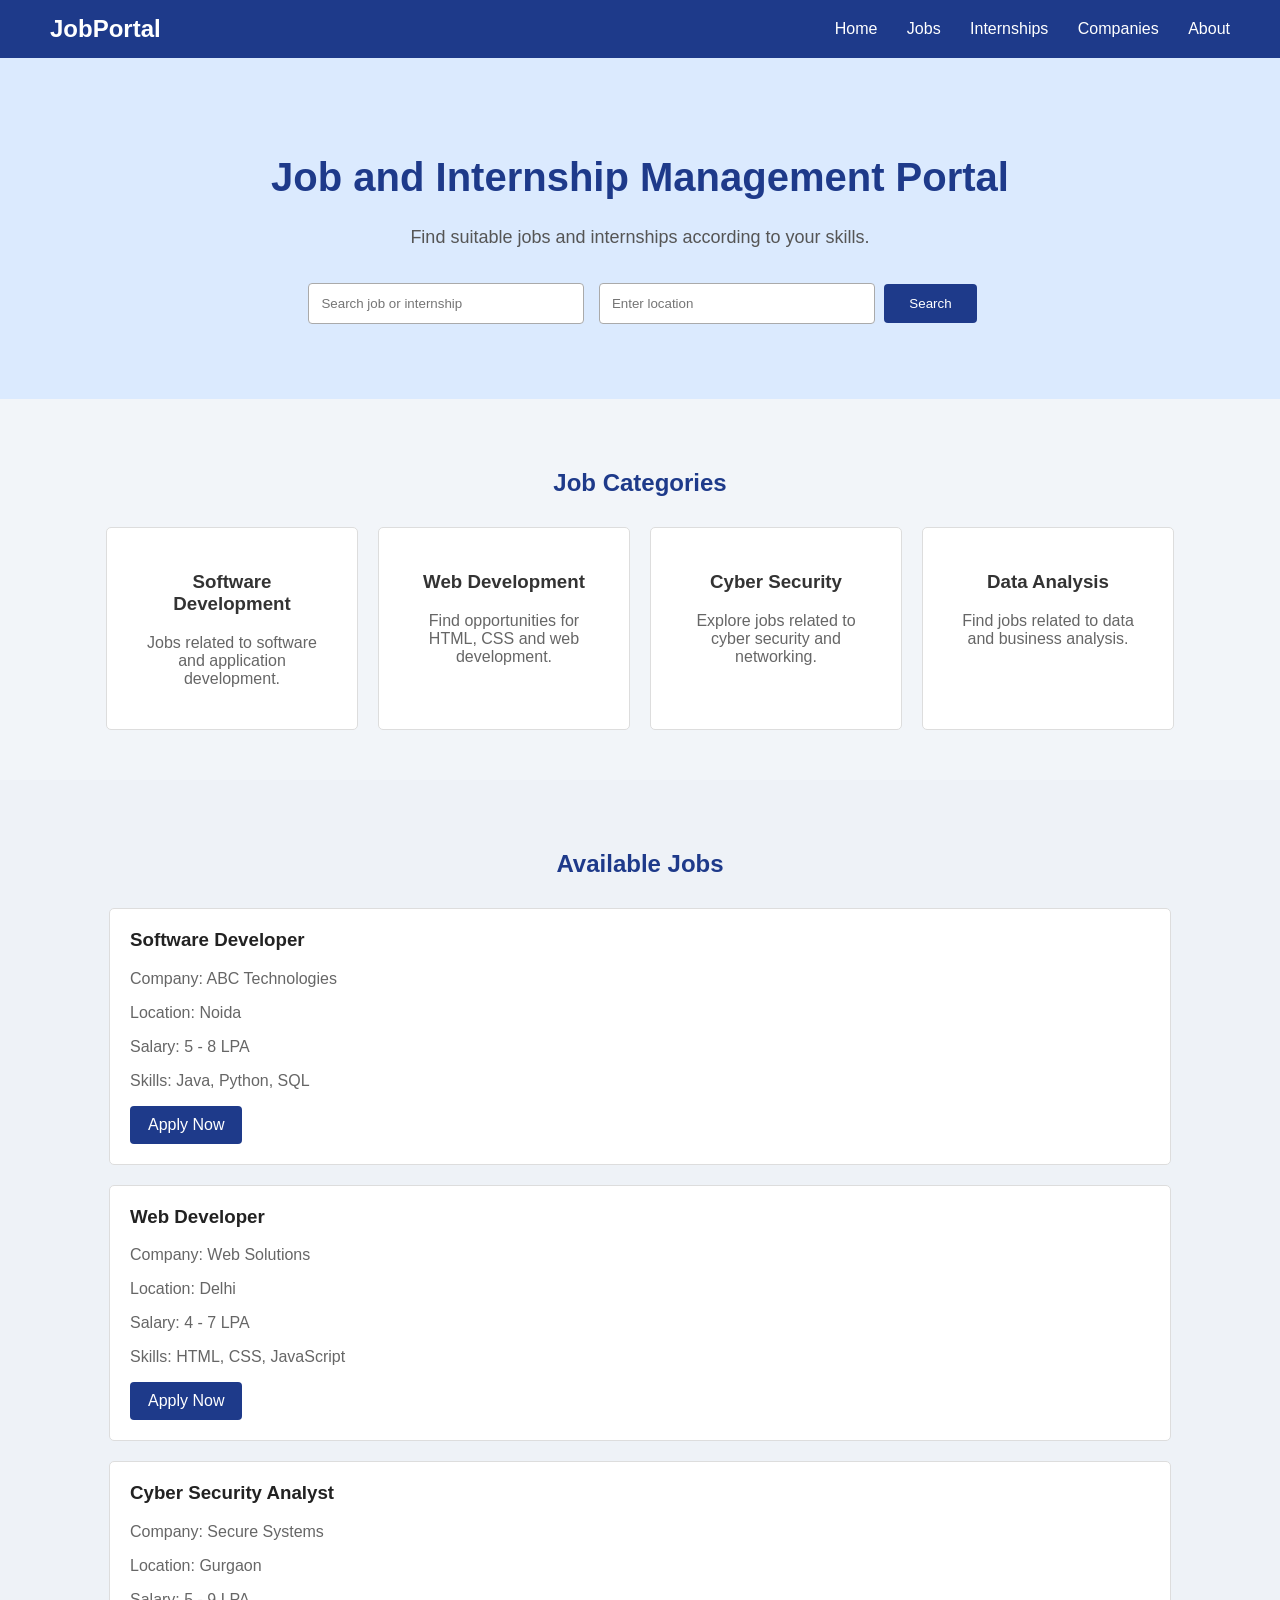
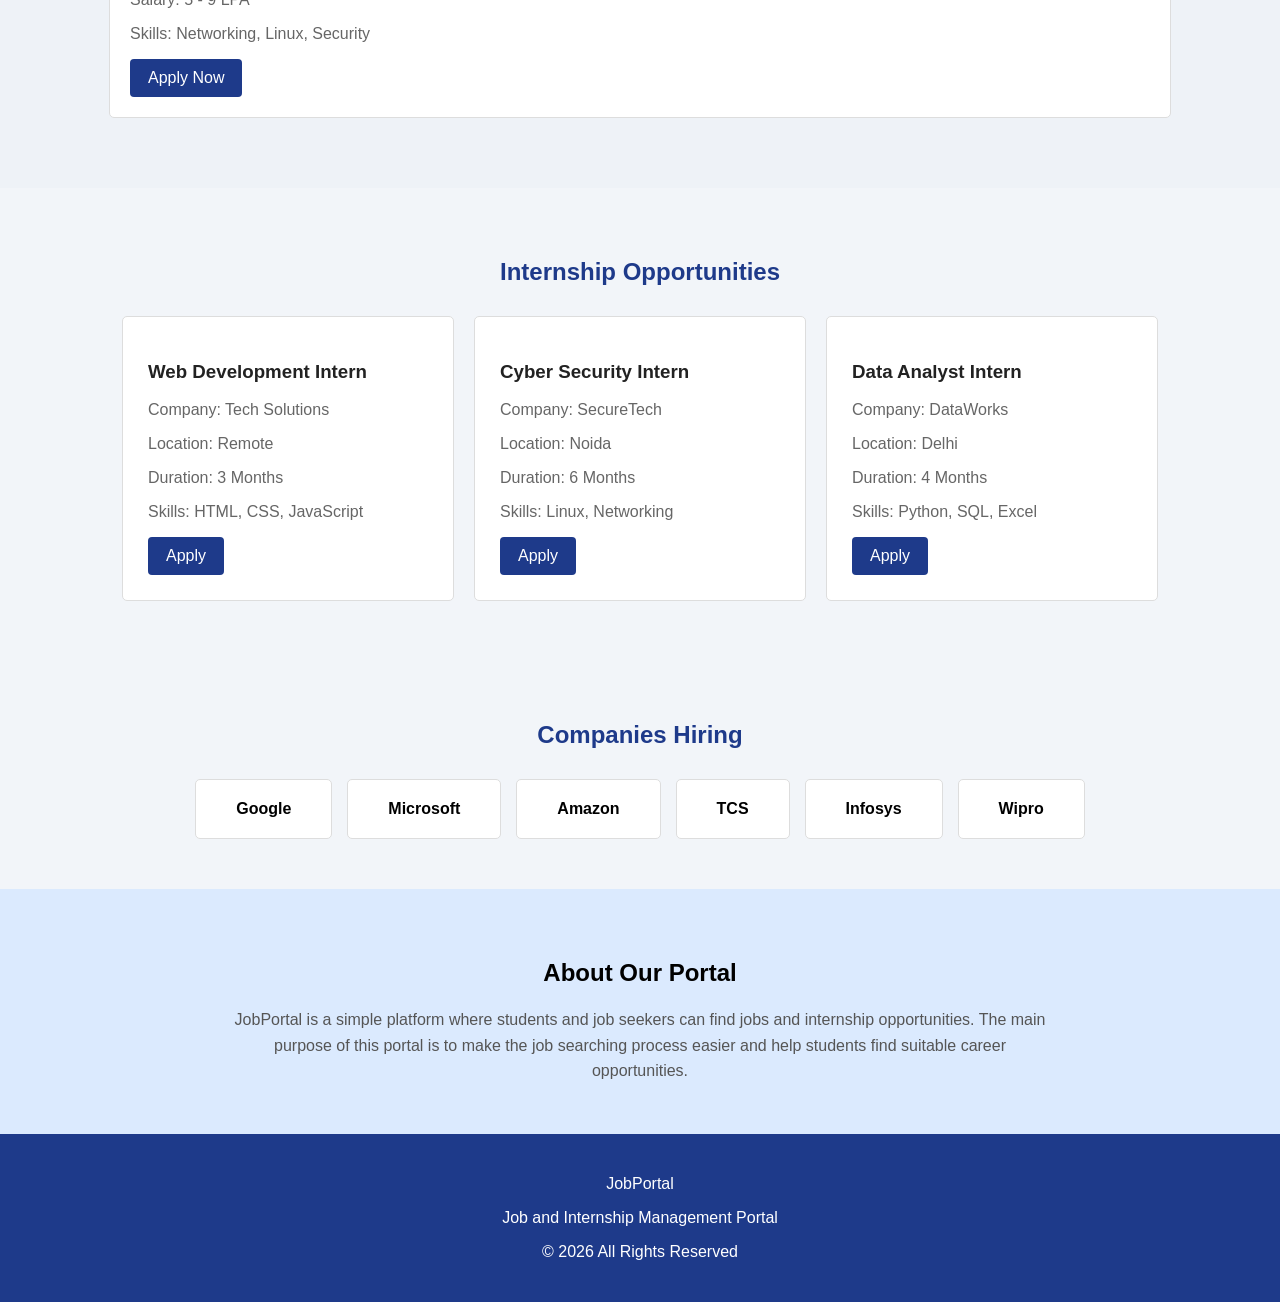
==== management.html @ facb1127 "Add Job and Internship Management Portal" ====
<!DOCTYPE html>
<html lang="en">
<head>
    <meta charset="UTF-8">
    <meta name="viewport" content="width=device-width, initial-scale=1.0">
    <title>Job and Internship Management Portal</title>

    <style>

        body {
            margin: 0;
            font-family: Arial, sans-serif;
            background-color: #f2f5f9;
        }

        /* Header */

        header {
            background-color: #1e3a8a;
            color: white;
            padding: 15px 50px;
        }

        .header {
            display: flex;
            justify-content: space-between;
            align-items: center;
        }

        .logo {
            font-size: 24px;
            font-weight: bold;
        }

        .nav a {
            color: white;
            text-decoration: none;
            margin-left: 25px;
        }

        .nav a:hover {
            color: #dbeafe;
        }

        /* Home */

        .home {
            background-color: #dbeafe;
            text-align: center;
            padding: 70px 20px;
        }

        .home h1 {
            font-size: 40px;
            color: #1e3a8a;
        }

        .home p {
            font-size: 18px;
            color: #555;
        }

        .search {
            margin-top: 30px;
        }

        .search input {
            width: 250px;
            padding: 12px;
            margin: 5px;
            border: 1px solid #aaa;
            border-radius: 4px;
        }

        .search button {
            padding: 12px 25px;
            background-color: #1e3a8a;
            color: white;
            border: none;
            border-radius: 4px;
        }

        .search button:hover {
            background-color: #162d6b;
        }

        /* Main sections */

        .section {
            padding: 50px;
        }

        .section h2 {
            text-align: center;
            color: #1e3a8a;
            margin-bottom: 30px;
        }

        /* Categories */

        .categories {
            display: flex;
            justify-content: center;
            gap: 20px;
        }

        .category {
            background-color: white;
            width: 200px;
            padding: 25px;
            text-align: center;
            border: 1px solid #ddd;
            border-radius: 5px;
        }

        .category h3 {
            color: #333;
        }

        .category p {
            color: #666;
        }

        /* Jobs */

        .jobs {
            background-color: #eef2f7;
        }

        .job-list {
            width: 90%;
            margin: auto;
        }

        .job {
            background-color: white;
            padding: 20px;
            margin-bottom: 20px;
            border: 1px solid #ddd;
            border-radius: 5px;
        }

        .job h3 {
            margin-top: 0;
            color: #222;
        }

        .job p {
            color: #666;
        }

        .job button {
            background-color: #1e3a8a;
            color: white;
            border: none;
            padding: 10px 18px;
            border-radius: 4px;
        }

        .job button:hover {
            background-color: #162d6b;
        }

        /* Internship */

        .internship-list {
            display: flex;
            justify-content: center;
            gap: 20px;
        }

        .internship {
            background-color: white;
            width: 280px;
            padding: 25px;
            border: 1px solid #ddd;
            border-radius: 5px;
        }

        .internship h3 {
            color: #222;
        }

        .internship p {
            color: #666;
        }

        .internship button {
            background-color: #1e3a8a;
            color: white;
            border: none;
            padding: 10px 15px;
            border-radius: 4px;
        }

        /* Companies */

        .companies {
            display: flex;
            justify-content: center;
            gap: 15px;
            flex-wrap: wrap;
        }

        .company {
            background-color: white;
            padding: 20px 40px;
            border: 1px solid #ddd;
            border-radius: 5px;
            font-weight: bold;
        }

        /* About */

        .about {
            background-color: #dbeafe;
            text-align: center;
            padding: 50px;
        }

        .about p {
            width: 70%;
            margin: auto;
            line-height: 1.6;
            color: #555;
        }

        /* Footer */

        footer {
            background-color: #1e3a8a;
            color: white;
            text-align: center;
            padding: 25px;
        }

        /* Apply Button (anchor styled like button) */

        .apply-btn {
            display: inline-block;
            background-color: #1e3a8a;
            color: white;
            text-decoration: none;
            padding: 10px 18px;
            border-radius: 4px;
        }

        .apply-btn:hover {
            background-color: #162d6b;
        }

        /* Modal - hidden by default, shown when page hash matches id */

        .modal {
            display: none;
            position: fixed;
            top: 0;
            left: 0;
            width: 100%;
            height: 100%;
            z-index: 1000;
        }

        .modal:target {
            display: block;
        }

        .modal-bg {
            position: fixed;
            top: 0;
            left: 0;
            width: 100%;
            height: 100%;
            background-color: rgba(0, 0, 0, 0.5);
            display: block;
        }

        .modal-box {
            position: absolute;
            top: 50%;
            left: 50%;
            transform: translate(-50%, -50%);
            background-color: white;
            padding: 35px;
            border-radius: 6px;
            width: 380px;
            z-index: 1001;
            box-sizing: border-box;
        }

        .modal-box h3 {
            margin-top: 0;
            color: #1e3a8a;
        }

        .modal-box .modal-company {
            color: #555;
            margin-bottom: 20px;
            font-size: 14px;
        }

        .modal-box form {
            display: flex;
            flex-direction: column;
            gap: 12px;
        }

        .modal-box input,
        .modal-box select {
            padding: 10px;
            border: 1px solid #ccc;
            border-radius: 4px;
            font-size: 14px;
            width: 100%;
            box-sizing: border-box;
        }

        .modal-box .submit-btn {
            background-color: #1e3a8a;
            color: white;
            border: none;
            padding: 12px;
            border-radius: 4px;
            font-size: 15px;
            cursor: pointer;
        }

        .modal-box .submit-btn:hover {
            background-color: #162d6b;
        }

        .modal-close {
            display: block;
            text-align: right;
            color: #888;
            text-decoration: none;
            font-size: 13px;
            margin-top: 12px;
        }

        .modal-close:hover {
            color: #333;
        }

    </style>
</head>

<body>

    <!-- Header -->

    <header>

        <div class="header">

            <div class="logo">
                JobPortal
            </div>

            <div class="nav">
                <a href="#home">Home</a>
                <a href="#jobs">Jobs</a>
                <a href="#internships">Internships</a>
                <a href="#companies">Companies</a>
                <a href="#about">About</a>
            </div>

        </div>

    </header>


    <!-- Home Section -->

    <div class="home" id="home">

        <h1>Job and Internship Management Portal</h1>

        <p>
            Find suitable jobs and internships according to your skills.
        </p>

        <div class="search">

            <input type="text" placeholder="Search job or internship">

            <input type="text" placeholder="Enter location">

            <button>Search</button>

        </div>

    </div>


    <!-- Categories -->

    <div class="section">

        <h2>Job Categories</h2>

        <div class="categories">

            <div class="category">
                <h3>Software Development</h3>
                <p>Jobs related to software and application development.</p>
            </div>

            <div class="category">
                <h3>Web Development</h3>
                <p>Find opportunities for HTML, CSS and web development.</p>
            </div>

            <div class="category">
                <h3>Cyber Security</h3>
                <p>Explore jobs related to cyber security and networking.</p>
            </div>

            <div class="category">
                <h3>Data Analysis</h3>
                <p>Find jobs related to data and business analysis.</p>
            </div>

        </div>

    </div>


    <!-- Jobs -->

    <div class="section jobs" id="jobs">

        <h2>Available Jobs</h2>

        <div class="job-list">

            <div class="job">

                <h3>Software Developer</h3>

                <p>Company: ABC Technologies</p>

                <p>Location: Noida</p>

                <p>Salary: 5 - 8 LPA</p>

                <p>Skills: Java, Python, SQL</p>

                <a class="apply-btn" href="#apply-sd">Apply Now</a>

            </div>


            <div class="job">

                <h3>Web Developer</h3>

                <p>Company: Web Solutions</p>

                <p>Location: Delhi</p>

                <p>Salary: 4 - 7 LPA</p>

                <p>Skills: HTML, CSS, JavaScript</p>

                <a class="apply-btn" href="#apply-wd">Apply Now</a>

            </div>


            <div class="job">

                <h3>Cyber Security Analyst</h3>

                <p>Company: Secure Systems</p>

                <p>Location: Gurgaon</p>

                <p>Salary: 5 - 9 LPA</p>

                <p>Skills: Networking, Linux, Security</p>

                <a class="apply-btn" href="#apply-csa">Apply Now</a>

            </div>

        </div>

    </div>


    <!-- Internships -->

    <div class="section" id="internships">

        <h2>Internship Opportunities</h2>

        <div class="internship-list">

            <div class="internship">

                <h3>Web Development Intern</h3>

                <p>Company: Tech Solutions</p>

                <p>Location: Remote</p>

                <p>Duration: 3 Months</p>

                <p>Skills: HTML, CSS, JavaScript</p>

                <a class="apply-btn" href="#apply-wdi">Apply</a>

            </div>


            <div class="internship">

                <h3>Cyber Security Intern</h3>

                <p>Company: SecureTech</p>

                <p>Location: Noida</p>

                <p>Duration: 6 Months</p>

                <p>Skills: Linux, Networking</p>

                <a class="apply-btn" href="#apply-csi">Apply</a>

            </div>


            <div class="internship">

                <h3>Data Analyst Intern</h3>

                <p>Company: DataWorks</p>

                <p>Location: Delhi</p>

                <p>Duration: 4 Months</p>

                <p>Skills: Python, SQL, Excel</p>

                <a class="apply-btn" href="#apply-dai">Apply</a>

            </div>

        </div>

    </div>


    <!-- Companies -->

    <div class="section" id="companies">

        <h2>Companies Hiring</h2>

        <div class="companies">

            <div class="company">Google</div>

            <div class="company">Microsoft</div>

            <div class="company">Amazon</div>

            <div class="company">TCS</div>

            <div class="company">Infosys</div>

            <div class="company">Wipro</div>

        </div>

    </div>


    <!-- About -->

    <div class="about" id="about">

        <h2>About Our Portal</h2>

        <p>
            JobPortal is a simple platform where students and job seekers
            can find jobs and internship opportunities. The main purpose
            of this portal is to make the job searching process easier
            and help students find suitable career opportunities.
        </p>

    </div>


    <!-- Footer -->

    <footer>

        <p>JobPortal</p>

        <p>Job and Internship Management Portal</p>

        <p>© 2026 All Rights Reserved</p>

    </footer>


    <!-- Apply Modals (pure HTML + CSS :target trick, no JavaScript) -->

    <!-- Software Developer -->
    <div class="modal" id="apply-sd">
        <a class="modal-bg" href="#jobs"></a>
        <div class="modal-box">
            <h3>Apply: Software Developer</h3>
            <p class="modal-company">ABC Technologies &bull; Noida &bull; 5 - 8 LPA</p>
            <form method="get">
                <input type="text" name="name" placeholder="Full Name" required>
                <input type="email" name="email" placeholder="Email Address" required>
                <input type="tel" name="phone" placeholder="Phone Number" required>
                <select name="experience" required>
                    <option value="">Select Experience</option>
                    <option value="fresher">Fresher</option>
                    <option value="1-2">1 - 2 Years</option>
                    <option value="2plus">2+ Years</option>
                </select>
                <button class="submit-btn" type="submit">Submit Application</button>
            </form>
            <a class="modal-close" href="#jobs">&times; Close</a>
        </div>
    </div>

    <!-- Web Developer -->
    <div class="modal" id="apply-wd">
        <a class="modal-bg" href="#jobs"></a>
        <div class="modal-box">
            <h3>Apply: Web Developer</h3>
            <p class="modal-company">Web Solutions &bull; Delhi &bull; 4 - 7 LPA</p>
            <form method="get">
                <input type="text" name="name" placeholder="Full Name" required>
                <input type="email" name="email" placeholder="Email Address" required>
                <input type="tel" name="phone" placeholder="Phone Number" required>
                <select name="experience" required>
                    <option value="">Select Experience</option>
                    <option value="fresher">Fresher</option>
                    <option value="1-2">1 - 2 Years</option>
                    <option value="2plus">2+ Years</option>
                </select>
                <button class="submit-btn" type="submit">Submit Application</button>
            </form>
            <a class="modal-close" href="#jobs">&times; Close</a>
        </div>
    </div>

    <!-- Cyber Security Analyst -->
    <div class="modal" id="apply-csa">
        <a class="modal-bg" href="#jobs"></a>
        <div class="modal-box">
            <h3>Apply: Cyber Security Analyst</h3>
            <p class="modal-company">Secure Systems &bull; Gurgaon &bull; 5 - 9 LPA</p>
            <form method="get">
                <input type="text" name="name" placeholder="Full Name" required>
                <input type="email" name="email" placeholder="Email Address" required>
                <input type="tel" name="phone" placeholder="Phone Number" required>
                <select name="experience" required>
                    <option value="">Select Experience</option>
                    <option value="fresher">Fresher</option>
                    <option value="1-2">1 - 2 Years</option>
                    <option value="2plus">2+ Years</option>
                </select>
                <button class="submit-btn" type="submit">Submit Application</button>
            </form>
            <a class="modal-close" href="#jobs">&times; Close</a>
        </div>
    </div>

    <!-- Web Development Intern -->
    <div class="modal" id="apply-wdi">
        <a class="modal-bg" href="#internships"></a>
        <div class="modal-box">
            <h3>Apply: Web Development Intern</h3>
            <p class="modal-company">Tech Solutions &bull; Remote &bull; 3 Months</p>
            <form method="get">
                <input type="text" name="name" placeholder="Full Name" required>
                <input type="email" name="email" placeholder="Email Address" required>
                <input type="tel" name="phone" placeholder="Phone Number" required>
                <select name="year" required>
                    <option value="">Select Year of Study</option>
                    <option value="1">1st Year</option>
                    <option value="2">2nd Year</option>
                    <option value="3">3rd Year</option>
                    <option value="4">4th Year</option>
                </select>
                <button class="submit-btn" type="submit">Submit Application</button>
            </form>
            <a class="modal-close" href="#internships">&times; Close</a>
        </div>
    </div>

    <!-- Cyber Security Intern -->
    <div class="modal" id="apply-csi">
        <a class="modal-bg" href="#internships"></a>
        <div class="modal-box">
            <h3>Apply: Cyber Security Intern</h3>
            <p class="modal-company">SecureTech &bull; Noida &bull; 6 Months</p>
            <form method="get">
                <input type="text" name="name" placeholder="Full Name" required>
                <input type="email" name="email" placeholder="Email Address" required>
                <input type="tel" name="phone" placeholder="Phone Number" required>
                <select name="year" required>
                    <option value="">Select Year of Study</option>
                    <option value="1">1st Year</option>
                    <option value="2">2nd Year</option>
                    <option value="3">3rd Year</option>
                    <option value="4">4th Year</option>
                </select>
                <button class="submit-btn" type="submit">Submit Application</button>
            </form>
            <a class="modal-close" href="#internships">&times; Close</a>
        </div>
    </div>

    <!-- Data Analyst Intern -->
    <div class="modal" id="apply-dai">
        <a class="modal-bg" href="#internships"></a>
        <div class="modal-box">
            <h3>Apply: Data Analyst Intern</h3>
            <p class="modal-company">DataWorks &bull; Delhi &bull; 4 Months</p>
            <form method="get">
                <input type="text" name="name" placeholder="Full Name" required>
                <input type="email" name="email" placeholder="Email Address" required>
                <input type="tel" name="phone" placeholder="Phone Number" required>
                <select name="year" required>
                    <option value="">Select Year of Study</option>
                    <option value="1">1st Year</option>
                    <option value="2">2nd Year</option>
                    <option value="3">3rd Year</option>
                    <option value="4">4th Year</option>
                </select>
                <button class="submit-btn" type="submit">Submit Application</button>
            </form>
            <a class="modal-close" href="#internships">&times; Close</a>
        </div>
    </div>

</body>
</html>
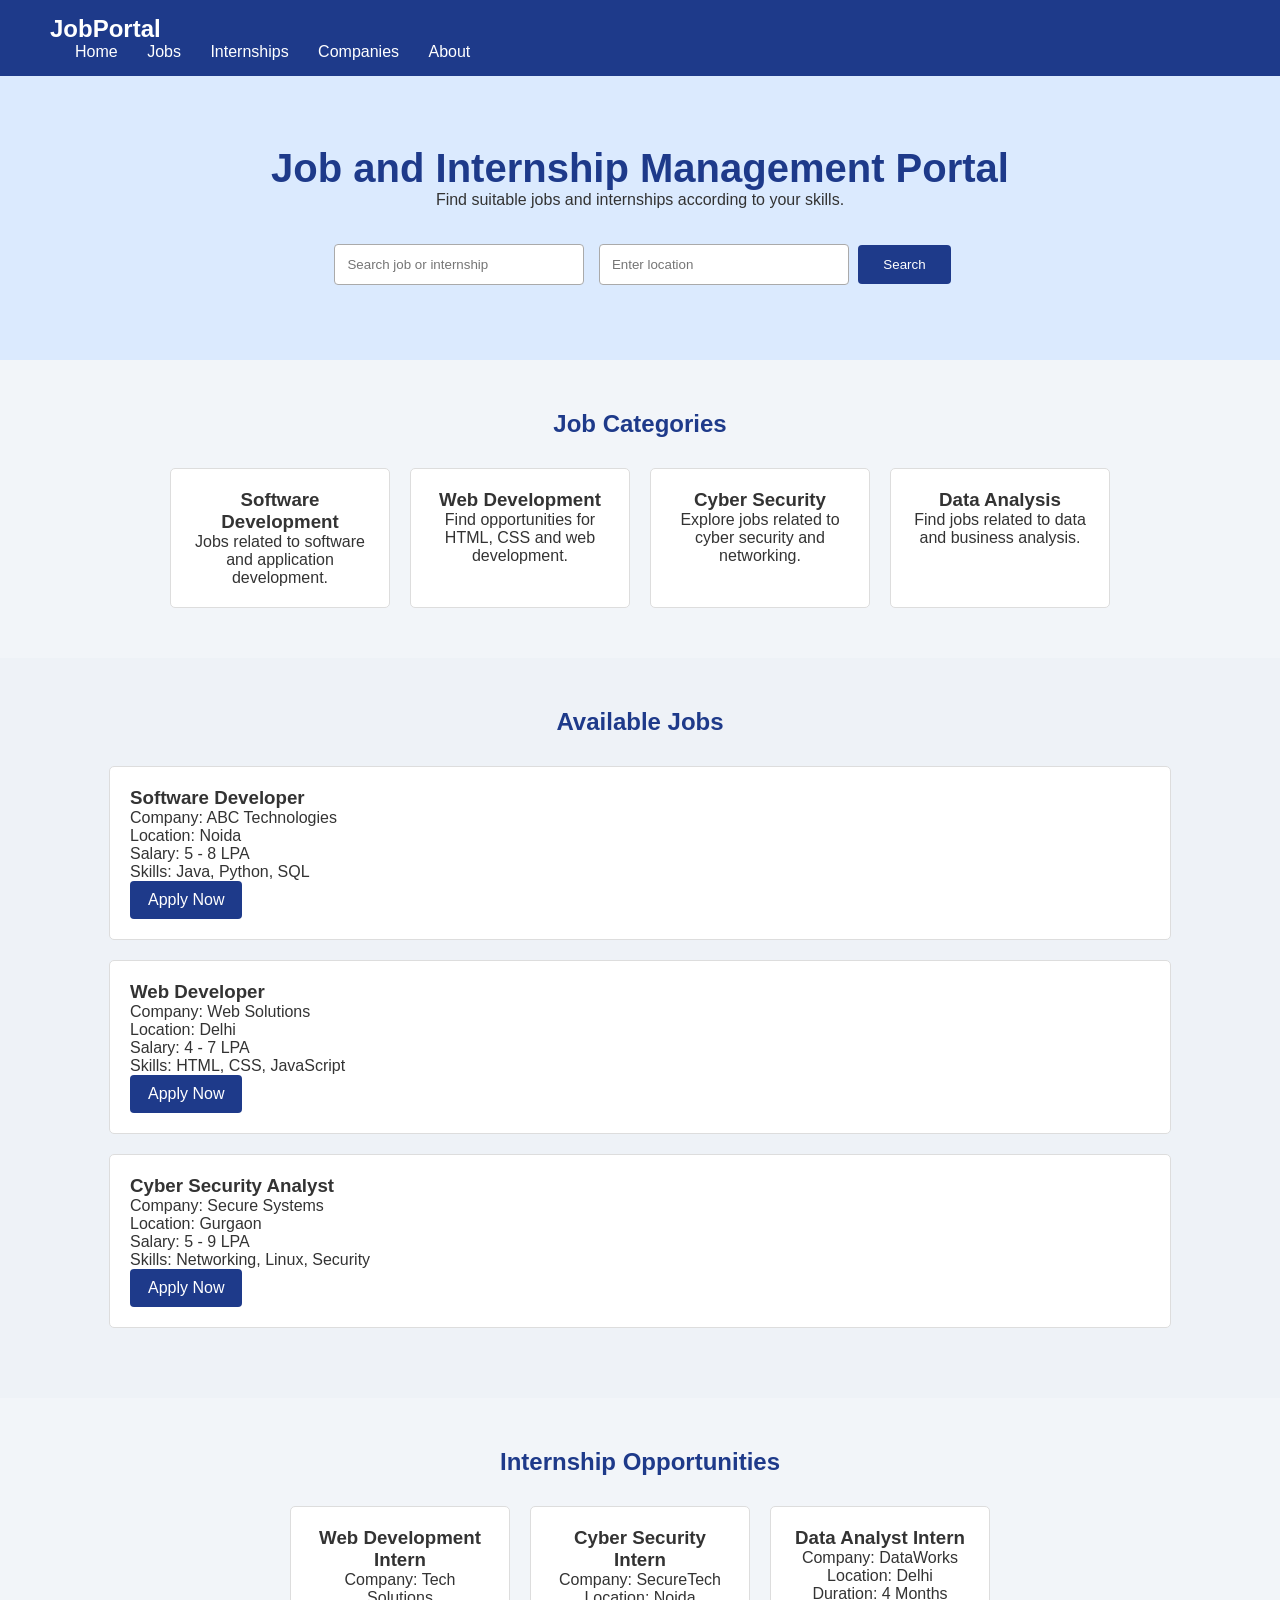
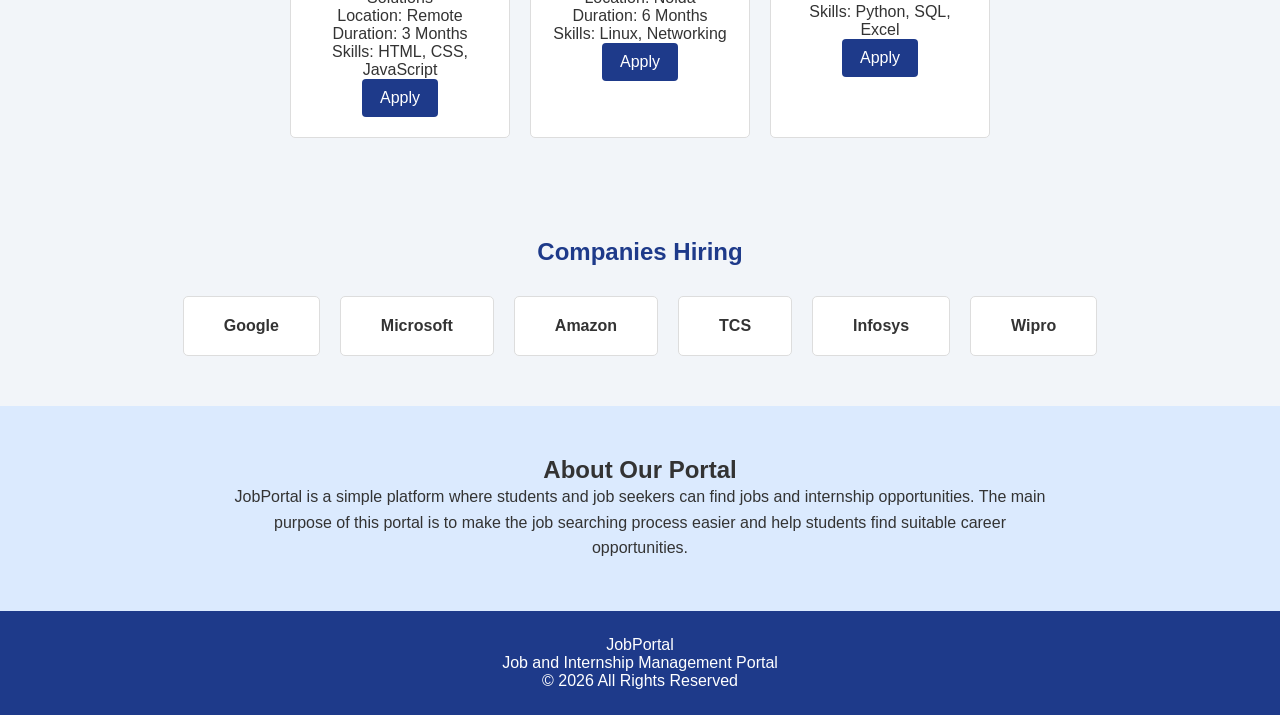
==== commit c9964d4a: "Minify embedded CSS in management.html" ====
--- a/management.html
+++ b/management.html
@@ -6,342 +6,43 @@
     <title>Job and Internship Management Portal</title>
 
     <style>
-
-        body {
-            margin: 0;
-            font-family: Arial, sans-serif;
-            background-color: #f2f5f9;
-        }
-
-        /* Header */
-
-        header {
-            background-color: #1e3a8a;
-            color: white;
-            padding: 15px 50px;
-        }
-
-        .header {
-            display: flex;
-            justify-content: space-between;
-            align-items: center;
-        }
-
-        .logo {
-            font-size: 24px;
-            font-weight: bold;
-        }
-
-        .nav a {
-            color: white;
-            text-decoration: none;
-            margin-left: 25px;
-        }
-
-        .nav a:hover {
-            color: #dbeafe;
-        }
-
-        /* Home */
-
-        .home {
-            background-color: #dbeafe;
-            text-align: center;
-            padding: 70px 20px;
-        }
-
-        .home h1 {
-            font-size: 40px;
-            color: #1e3a8a;
-        }
-
-        .home p {
-            font-size: 18px;
-            color: #555;
-        }
-
-        .search {
-            margin-top: 30px;
-        }
-
-        .search input {
-            width: 250px;
-            padding: 12px;
-            margin: 5px;
-            border: 1px solid #aaa;
-            border-radius: 4px;
-        }
-
-        .search button {
-            padding: 12px 25px;
-            background-color: #1e3a8a;
-            color: white;
-            border: none;
-            border-radius: 4px;
-        }
-
-        .search button:hover {
-            background-color: #162d6b;
-        }
-
-        /* Main sections */
-
-        .section {
-            padding: 50px;
-        }
-
-        .section h2 {
-            text-align: center;
-            color: #1e3a8a;
-            margin-bottom: 30px;
-        }
-
-        /* Categories */
-
-        .categories {
-            display: flex;
-            justify-content: center;
-            gap: 20px;
-        }
-
-        .category {
-            background-color: white;
-            width: 200px;
-            padding: 25px;
-            text-align: center;
-            border: 1px solid #ddd;
-            border-radius: 5px;
-        }
-
-        .category h3 {
-            color: #333;
-        }
-
-        .category p {
-            color: #666;
-        }
-
-        /* Jobs */
-
-        .jobs {
-            background-color: #eef2f7;
-        }
-
-        .job-list {
-            width: 90%;
-            margin: auto;
-        }
-
-        .job {
-            background-color: white;
-            padding: 20px;
-            margin-bottom: 20px;
-            border: 1px solid #ddd;
-            border-radius: 5px;
-        }
-
-        .job h3 {
-            margin-top: 0;
-            color: #222;
-        }
-
-        .job p {
-            color: #666;
-        }
-
-        .job button {
-            background-color: #1e3a8a;
-            color: white;
-            border: none;
-            padding: 10px 18px;
-            border-radius: 4px;
-        }
-
-        .job button:hover {
-            background-color: #162d6b;
-        }
-
-        /* Internship */
-
-        .internship-list {
-            display: flex;
-            justify-content: center;
-            gap: 20px;
-        }
-
-        .internship {
-            background-color: white;
-            width: 280px;
-            padding: 25px;
-            border: 1px solid #ddd;
-            border-radius: 5px;
-        }
-
-        .internship h3 {
-            color: #222;
-        }
-
-        .internship p {
-            color: #666;
-        }
-
-        .internship button {
-            background-color: #1e3a8a;
-            color: white;
-            border: none;
-            padding: 10px 15px;
-            border-radius: 4px;
-        }
-
-        /* Companies */
-
-        .companies {
-            display: flex;
-            justify-content: center;
-            gap: 15px;
-            flex-wrap: wrap;
-        }
-
-        .company {
-            background-color: white;
-            padding: 20px 40px;
-            border: 1px solid #ddd;
-            border-radius: 5px;
-            font-weight: bold;
-        }
-
-        /* About */
-
-        .about {
-            background-color: #dbeafe;
-            text-align: center;
-            padding: 50px;
-        }
-
-        .about p {
-            width: 70%;
-            margin: auto;
-            line-height: 1.6;
-            color: #555;
-        }
-
-        /* Footer */
-
-        footer {
-            background-color: #1e3a8a;
-            color: white;
-            text-align: center;
-            padding: 25px;
-        }
-
-        /* Apply Button (anchor styled like button) */
-
-        .apply-btn {
-            display: inline-block;
-            background-color: #1e3a8a;
-            color: white;
-            text-decoration: none;
-            padding: 10px 18px;
-            border-radius: 4px;
-        }
-
-        .apply-btn:hover {
-            background-color: #162d6b;
-        }
-
-        /* Modal - hidden by default, shown when page hash matches id */
-
-        .modal {
-            display: none;
-            position: fixed;
-            top: 0;
-            left: 0;
-            width: 100%;
-            height: 100%;
-            z-index: 1000;
-        }
-
-        .modal:target {
-            display: block;
-        }
-
-        .modal-bg {
-            position: fixed;
-            top: 0;
-            left: 0;
-            width: 100%;
-            height: 100%;
-            background-color: rgba(0, 0, 0, 0.5);
-            display: block;
-        }
-
-        .modal-box {
-            position: absolute;
-            top: 50%;
-            left: 50%;
-            transform: translate(-50%, -50%);
-            background-color: white;
-            padding: 35px;
-            border-radius: 6px;
-            width: 380px;
-            z-index: 1001;
-            box-sizing: border-box;
-        }
-
-        .modal-box h3 {
-            margin-top: 0;
-            color: #1e3a8a;
-        }
-
-        .modal-box .modal-company {
-            color: #555;
-            margin-bottom: 20px;
-            font-size: 14px;
-        }
-
-        .modal-box form {
-            display: flex;
-            flex-direction: column;
-            gap: 12px;
-        }
-
-        .modal-box input,
-        .modal-box select {
-            padding: 10px;
-            border: 1px solid #ccc;
-            border-radius: 4px;
-            font-size: 14px;
-            width: 100%;
-            box-sizing: border-box;
-        }
-
-        .modal-box .submit-btn {
-            background-color: #1e3a8a;
-            color: white;
-            border: none;
-            padding: 12px;
-            border-radius: 4px;
-            font-size: 15px;
-            cursor: pointer;
-        }
-
-        .modal-box .submit-btn:hover {
-            background-color: #162d6b;
-        }
-
-        .modal-close {
-            display: block;
-            text-align: right;
-            color: #888;
-            text-decoration: none;
-            font-size: 13px;
-            margin-top: 12px;
-        }
-
-        .modal-close:hover {
-            color: #333;
-        }
-
+        * { box-sizing: border-box; margin: 0; }
+        body { font-family: Arial, sans-serif; background: #f2f5f9; color: #333; }
+        header, footer { background: #1e3a8a; color: #fff; }
+        header { padding: 15px 50px; display: flex; justify-content: space-between; align-items: center; }
+        .logo { font-size: 24px; font-weight: bold; }
+        .nav a { color: #fff; text-decoration: none; margin-left: 25px; }
+        .nav a:hover { color: #dbeafe; }
+        .home, .about { background: #dbeafe; text-align: center; }
+        .home { padding: 70px 20px; }
+        .home h1 { font-size: 40px; color: #1e3a8a; }
+        .about { padding: 50px; }
+        .about p { width: 70%; margin: auto; line-height: 1.6; }
+        .search { margin-top: 30px; }
+        .search input { width: 250px; padding: 12px; margin: 5px; border: 1px solid #aaa; border-radius: 4px; }
+        button, .submit-btn, .apply-btn { background: #1e3a8a; color: #fff; border: none; border-radius: 4px; cursor: pointer; }
+        button:hover, .submit-btn:hover, .apply-btn:hover { background: #162d6b; }
+        .search button { padding: 12px 25px; }
+        .section { padding: 50px; }
+        .section h2 { text-align: center; color: #1e3a8a; margin-bottom: 30px; }
+        .categories, .internship-list, .companies { display: flex; justify-content: center; gap: 20px; flex-wrap: wrap; }
+        .category, .job, .internship, .company { background: #fff; border: 1px solid #ddd; border-radius: 5px; padding: 20px; }
+        .category, .internship { width: 220px; text-align: center; }
+        .jobs { background: #eef2f7; }
+        .job-list { width: 90%; margin: auto; }
+        .job { margin-bottom: 20px; }
+        .company { font-weight: bold; padding: 20px 40px; }
+        footer { text-align: center; padding: 25px; }
+        .apply-btn { display: inline-block; text-decoration: none; padding: 10px 18px; }
+        .modal { display: none; position: fixed; inset: 0; z-index: 1000; }
+        .modal:target { display: block; }
+        .modal-bg { position: fixed; inset: 0; background: rgba(0,0,0,.5); }
+        .modal-box { position: absolute; top: 50%; left: 50%; transform: translate(-50%,-50%); background: #fff; padding: 35px; border-radius: 6px; width: 380px; }
+        .modal-box form { display: flex; flex-direction: column; gap: 12px; }
+        .modal-box input, .modal-box select { padding: 10px; border: 1px solid #ccc; border-radius: 4px; width: 100%; }
+        .modal-box .submit-btn { padding: 12px; }
+        .modal-close { display: block; text-align: right; color: #888; text-decoration: none; font-size: 13px; margin-top: 12px; }
+        .modal-close:hover { color: #333; }
     </style>
 </head>
 
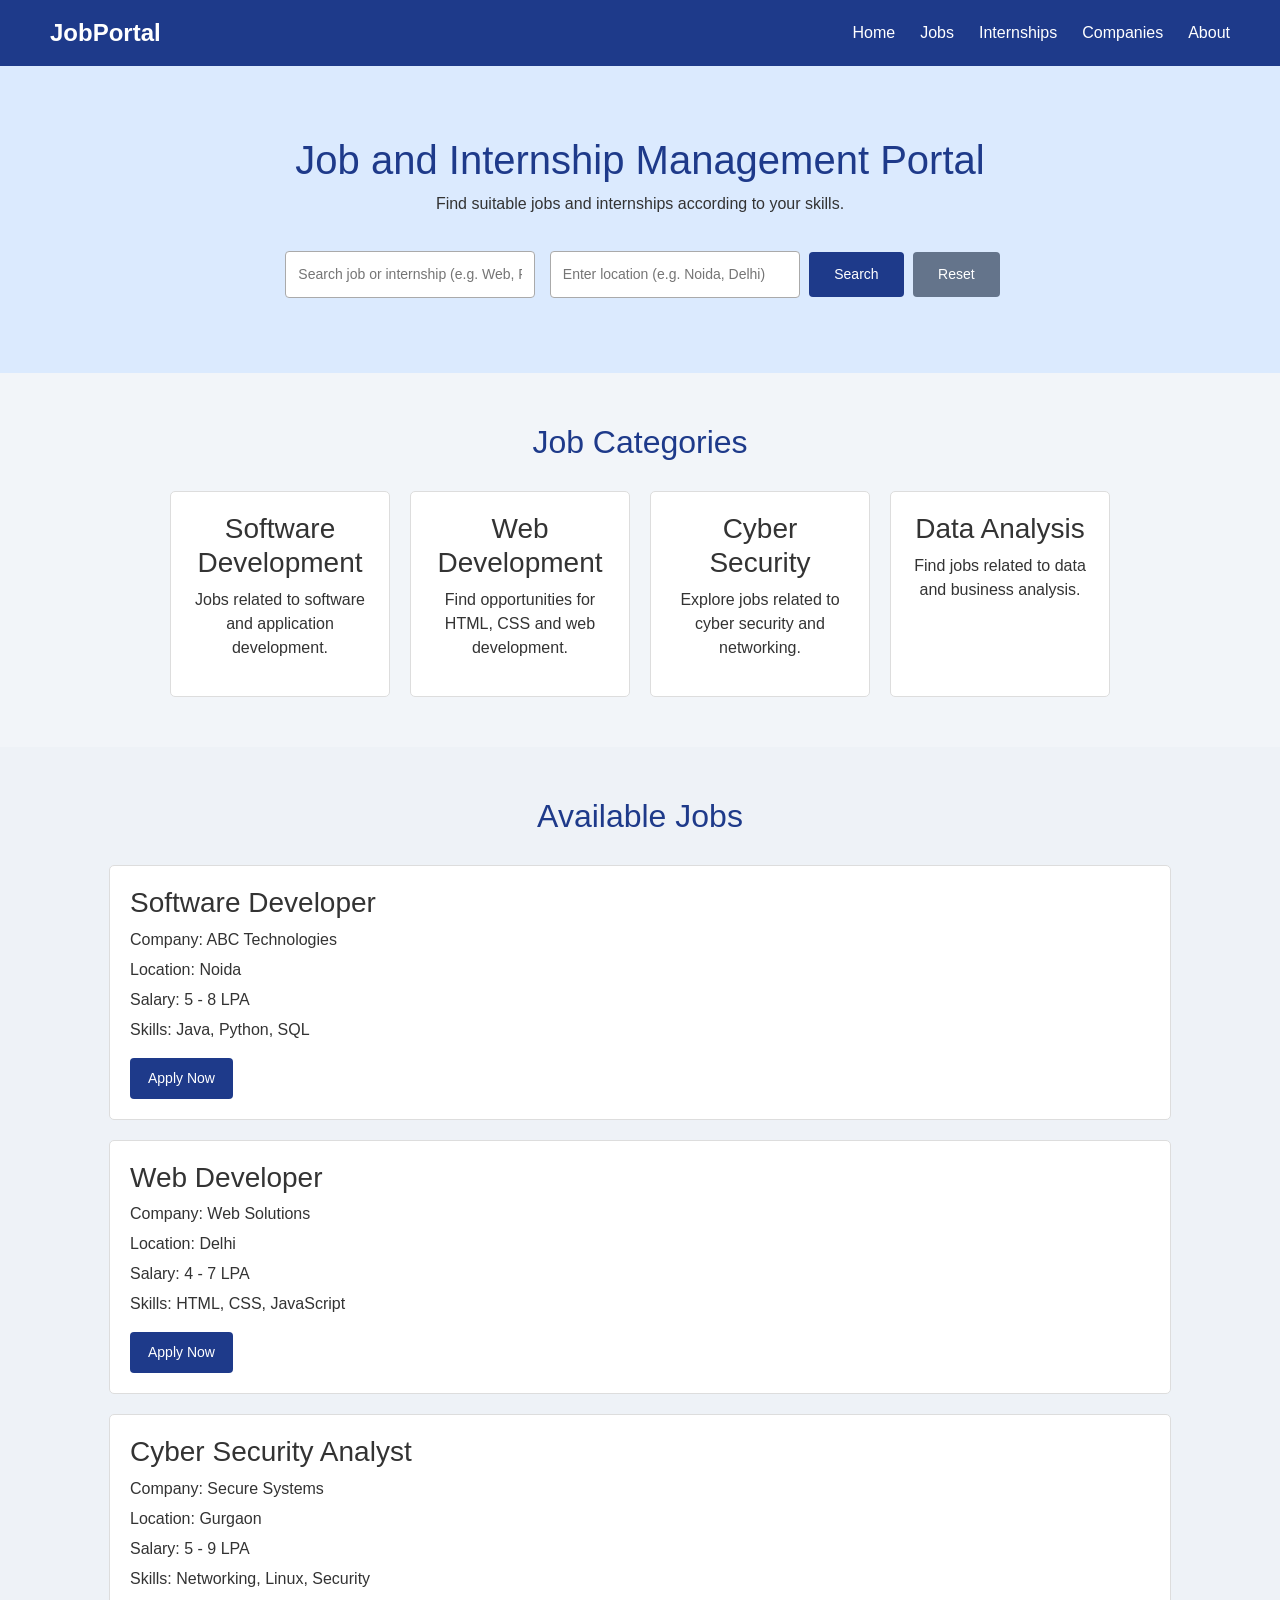
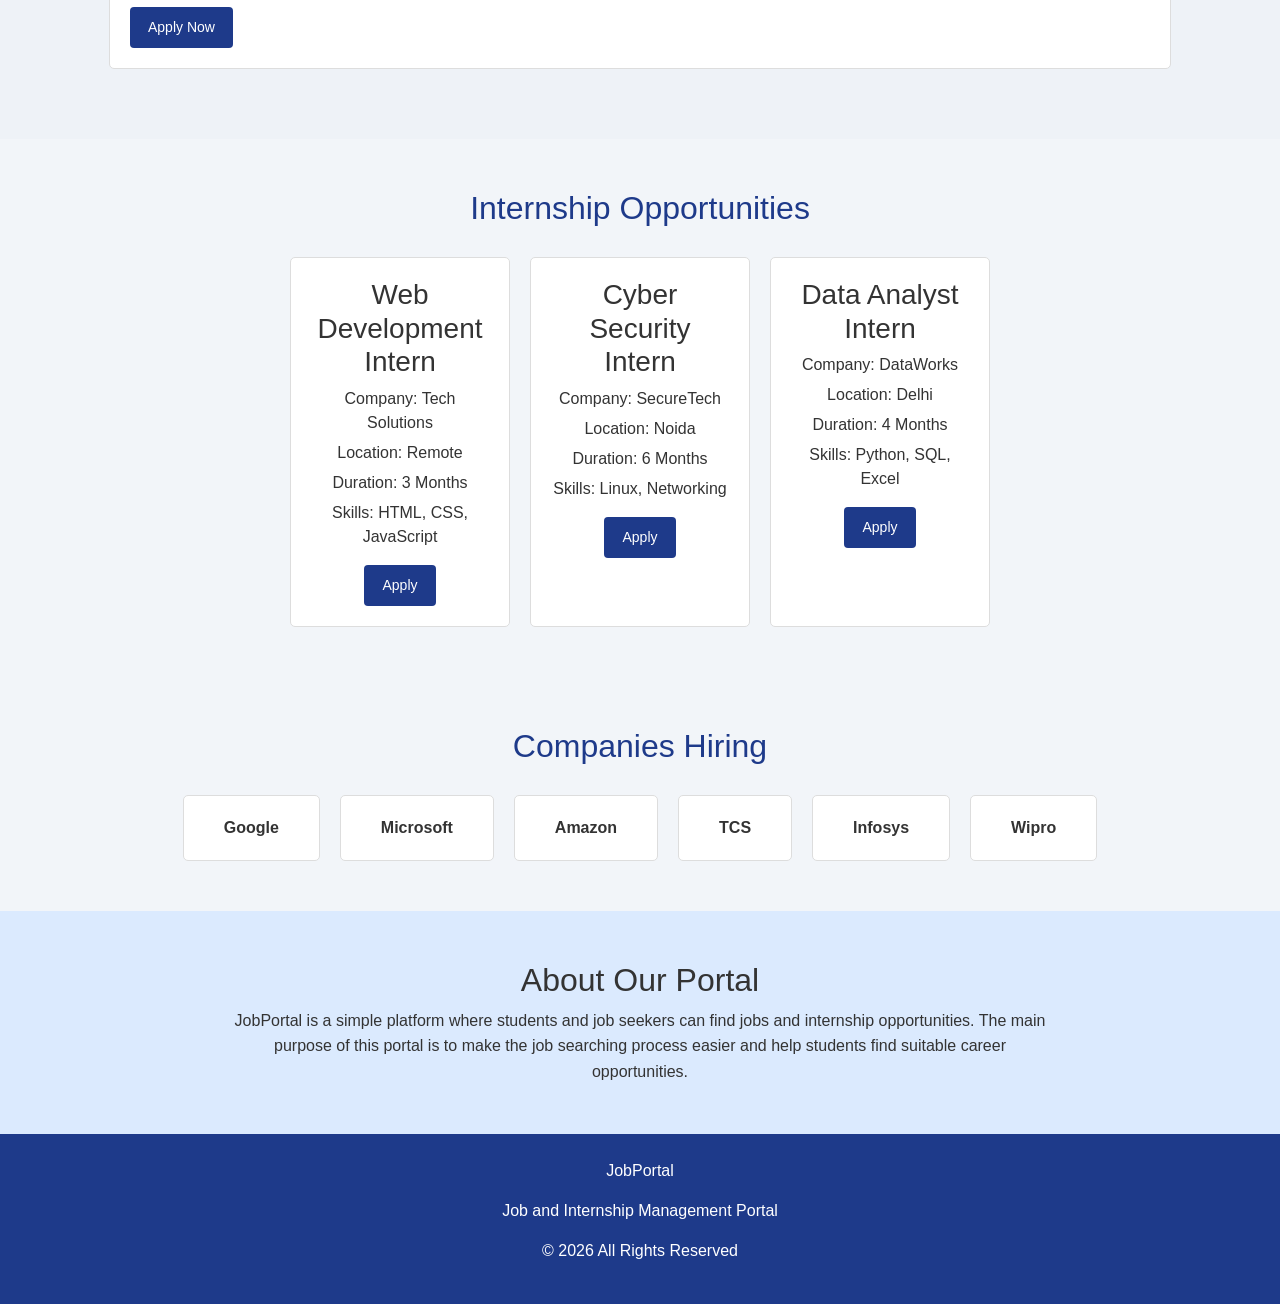
==== commit b4151de6: "Added minimal JS ~Lucky Sinha" ====
--- a/management.html
+++ b/management.html
@@ -5,45 +5,11 @@
     <meta name="viewport" content="width=device-width, initial-scale=1.0">
     <title>Job and Internship Management Portal</title>
 
-    <style>
-        * { box-sizing: border-box; margin: 0; }
-        body { font-family: Arial, sans-serif; background: #f2f5f9; color: #333; }
-        header, footer { background: #1e3a8a; color: #fff; }
-        header { padding: 15px 50px; display: flex; justify-content: space-between; align-items: center; }
-        .logo { font-size: 24px; font-weight: bold; }
-        .nav a { color: #fff; text-decoration: none; margin-left: 25px; }
-        .nav a:hover { color: #dbeafe; }
-        .home, .about { background: #dbeafe; text-align: center; }
-        .home { padding: 70px 20px; }
-        .home h1 { font-size: 40px; color: #1e3a8a; }
-        .about { padding: 50px; }
-        .about p { width: 70%; margin: auto; line-height: 1.6; }
-        .search { margin-top: 30px; }
-        .search input { width: 250px; padding: 12px; margin: 5px; border: 1px solid #aaa; border-radius: 4px; }
-        button, .submit-btn, .apply-btn { background: #1e3a8a; color: #fff; border: none; border-radius: 4px; cursor: pointer; }
-        button:hover, .submit-btn:hover, .apply-btn:hover { background: #162d6b; }
-        .search button { padding: 12px 25px; }
-        .section { padding: 50px; }
-        .section h2 { text-align: center; color: #1e3a8a; margin-bottom: 30px; }
-        .categories, .internship-list, .companies { display: flex; justify-content: center; gap: 20px; flex-wrap: wrap; }
-        .category, .job, .internship, .company { background: #fff; border: 1px solid #ddd; border-radius: 5px; padding: 20px; }
-        .category, .internship { width: 220px; text-align: center; }
-        .jobs { background: #eef2f7; }
-        .job-list { width: 90%; margin: auto; }
-        .job { margin-bottom: 20px; }
-        .company { font-weight: bold; padding: 20px 40px; }
-        footer { text-align: center; padding: 25px; }
-        .apply-btn { display: inline-block; text-decoration: none; padding: 10px 18px; }
-        .modal { display: none; position: fixed; inset: 0; z-index: 1000; }
-        .modal:target { display: block; }
-        .modal-bg { position: fixed; inset: 0; background: rgba(0,0,0,.5); }
-        .modal-box { position: absolute; top: 50%; left: 50%; transform: translate(-50%,-50%); background: #fff; padding: 35px; border-radius: 6px; width: 380px; }
-        .modal-box form { display: flex; flex-direction: column; gap: 12px; }
-        .modal-box input, .modal-box select { padding: 10px; border: 1px solid #ccc; border-radius: 4px; width: 100%; }
-        .modal-box .submit-btn { padding: 12px; }
-        .modal-close { display: block; text-align: right; color: #888; text-decoration: none; font-size: 13px; margin-top: 12px; }
-        .modal-close:hover { color: #333; }
-    </style>
+    <!-- Bootstrap 5 CSS (Beginner friendly & clean styling) -->
+    <link href="https://cdn.jsdelivr.net/npm/bootstrap@5.3.0/dist/css/bootstrap.min.css" rel="stylesheet">
+
+    <!-- Custom CSS Stylesheet -->
+    <link rel="stylesheet" href="style.css">
 </head>
 
 <body>
@@ -83,11 +49,13 @@
 
         <div class="search">
 
-            <input type="text" placeholder="Search job or internship">
-
-            <input type="text" placeholder="Enter location">
-
-            <button>Search</button>
+            <input type="text" id="jobSearch" placeholder="Search job or internship (e.g. Web, Python)">
+
+            <input type="text" id="locSearch" placeholder="Enter location (e.g. Noida, Delhi)">
+
+            <button type="button" id="searchBtn">Search</button>
+
+            <button type="button" id="resetBtn" class="reset-btn">Reset</button>
 
         </div>
 
@@ -444,5 +412,8 @@
         </div>
     </div>
 
+    <!-- Link External JavaScript File -->
+    <script src="script.js"></script>
+
 </body>
 </html>
--- a/style.css
+++ b/style.css
@@ -0,0 +1,43 @@
+* { box-sizing: border-box; margin: 0; }
+html { scroll-behavior: smooth; }
+body { font-family: Arial, sans-serif; background: #f2f5f9; color: #333; }
+header, footer { background: #1e3a8a; color: #fff; }
+header { padding: 15px 50px; }
+.header { display: flex; justify-content: space-between; align-items: center; width: 100%; }
+.logo { font-size: 24px; font-weight: bold; }
+.nav a { color: #fff; text-decoration: none; margin-left: 25px; font-weight: 500; }
+.nav a:hover { color: #dbeafe; }
+.home, .about { background: #dbeafe; text-align: center; }
+.home { padding: 70px 20px; }
+.home h1 { font-size: 40px; color: #1e3a8a; }
+.about { padding: 50px; }
+.about p { width: 70%; margin: auto; line-height: 1.6; }
+.search { margin-top: 30px; }
+.search input { width: 250px; padding: 12px; margin: 5px; border: 1px solid #aaa; border-radius: 4px; font-size: 14px; }
+button, .submit-btn, .apply-btn { background: #1e3a8a; color: #fff; border: none; border-radius: 4px; cursor: pointer; font-size: 14px; }
+button:hover, .submit-btn:hover, .apply-btn:hover { background: #162d6b; }
+.search button { padding: 12px 25px; }
+.reset-btn { background: #64748b; margin-left: 5px; }
+.reset-btn:hover { background: #475569; }
+.section { padding: 50px; }
+.section h2 { text-align: center; color: #1e3a8a; margin-bottom: 30px; }
+.categories, .internship-list, .companies { display: flex; justify-content: center; gap: 20px; flex-wrap: wrap; }
+.category, .job, .internship, .company { background: #fff; border: 1px solid #ddd; border-radius: 5px; padding: 20px; transition: transform 0.2s ease, box-shadow 0.2s ease; }
+.category:hover, .job:hover, .internship:hover, .company:hover { transform: translateY(-3px); box-shadow: 0 4px 12px rgba(0,0,0,0.08); }
+.category, .internship { width: 220px; text-align: center; }
+.jobs { background: #eef2f7; }
+.job-list { width: 90%; margin: auto; }
+.job { margin-bottom: 20px; }
+.job p, .internship p { margin: 6px 0; }
+.company { font-weight: bold; padding: 20px 40px; }
+footer { text-align: center; padding: 25px; }
+.apply-btn { display: inline-block; text-decoration: none; padding: 10px 18px; margin-top: 10px; }
+.modal { display: none; position: fixed; inset: 0; z-index: 1000; }
+.modal:target { display: block; }
+.modal-bg { position: fixed; inset: 0; background: rgba(0,0,0,.5); }
+.modal-box { position: absolute; top: 50%; left: 50%; transform: translate(-50%,-50%); background: #fff; padding: 35px; border-radius: 6px; width: 380px; box-shadow: 0 10px 25px rgba(0,0,0,0.2); }
+.modal-box form { display: flex; flex-direction: column; gap: 12px; }
+.modal-box input, .modal-box select { padding: 10px; border: 1px solid #ccc; border-radius: 4px; width: 100%; font-size: 14px; }
+.modal-box .submit-btn { padding: 12px; }
+.modal-close { display: block; text-align: right; color: #888; text-decoration: none; font-size: 13px; margin-top: 12px; }
+.modal-close:hover { color: #333; }
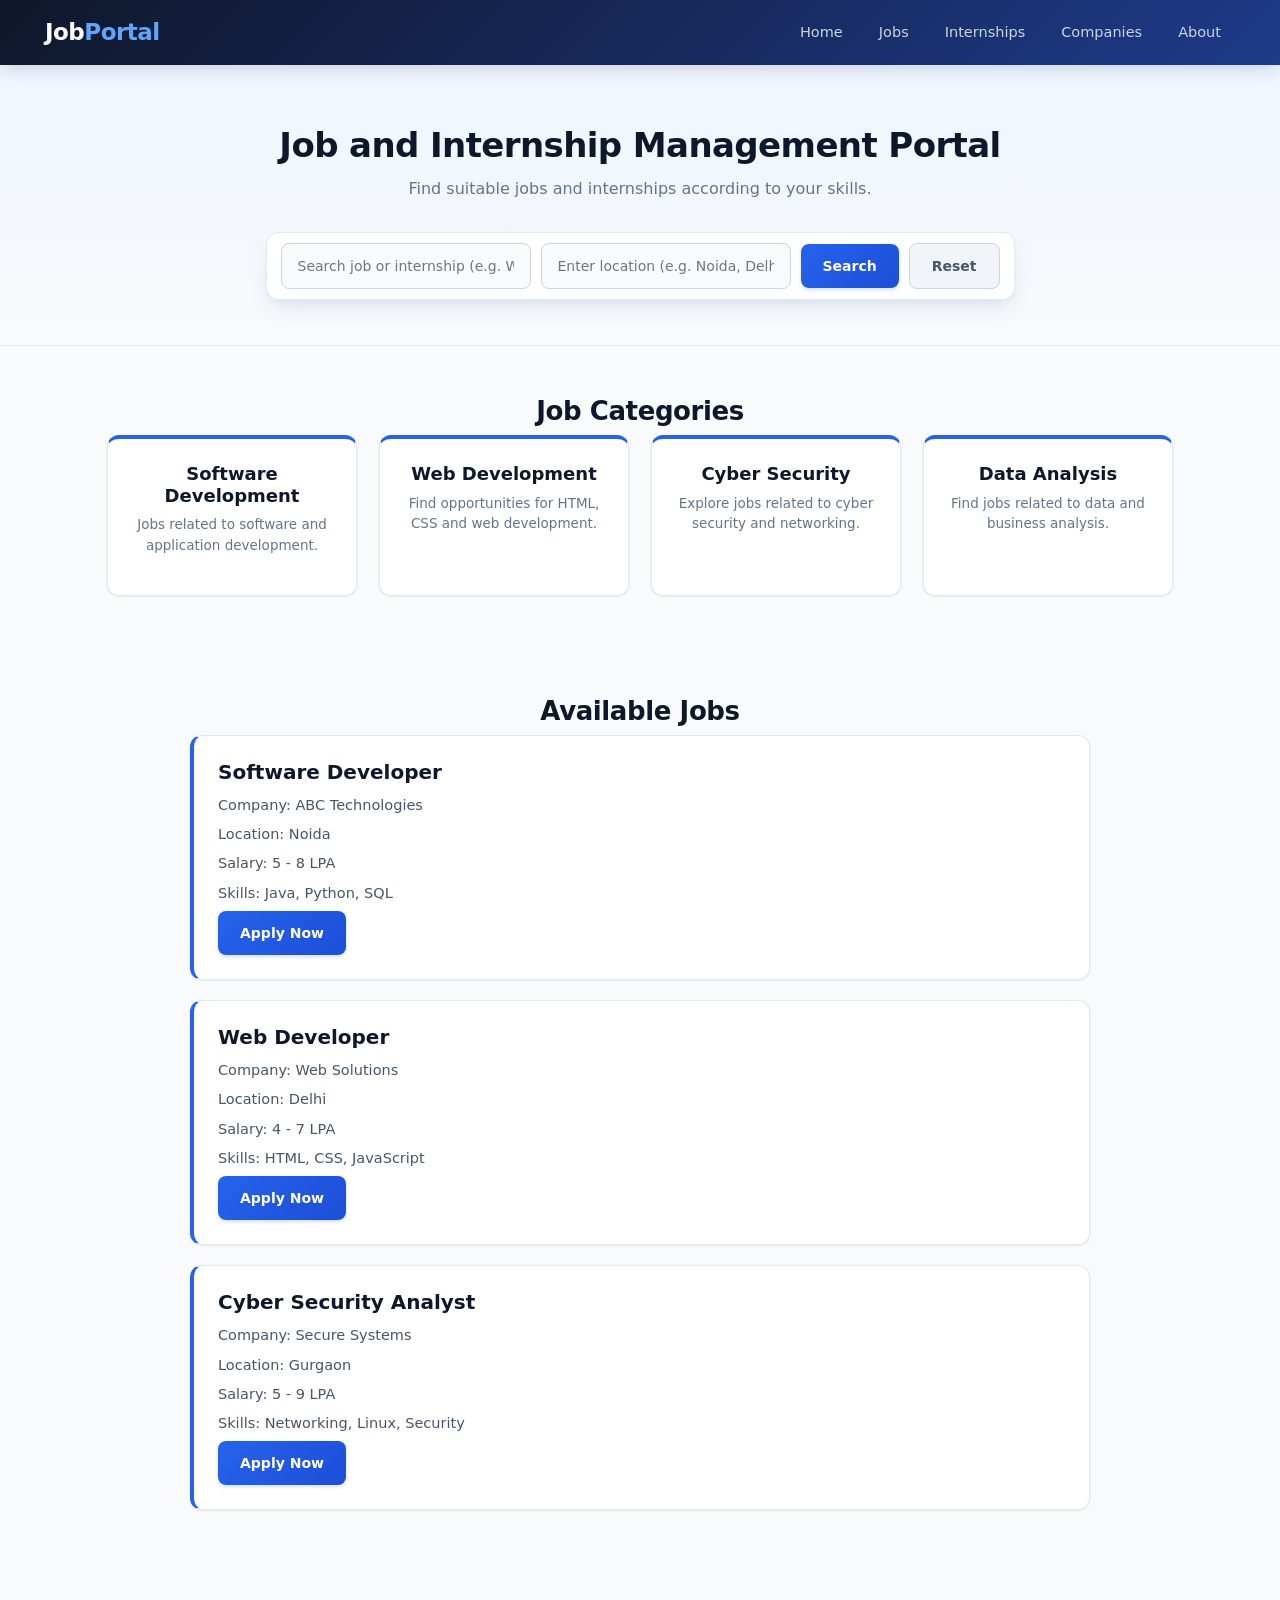
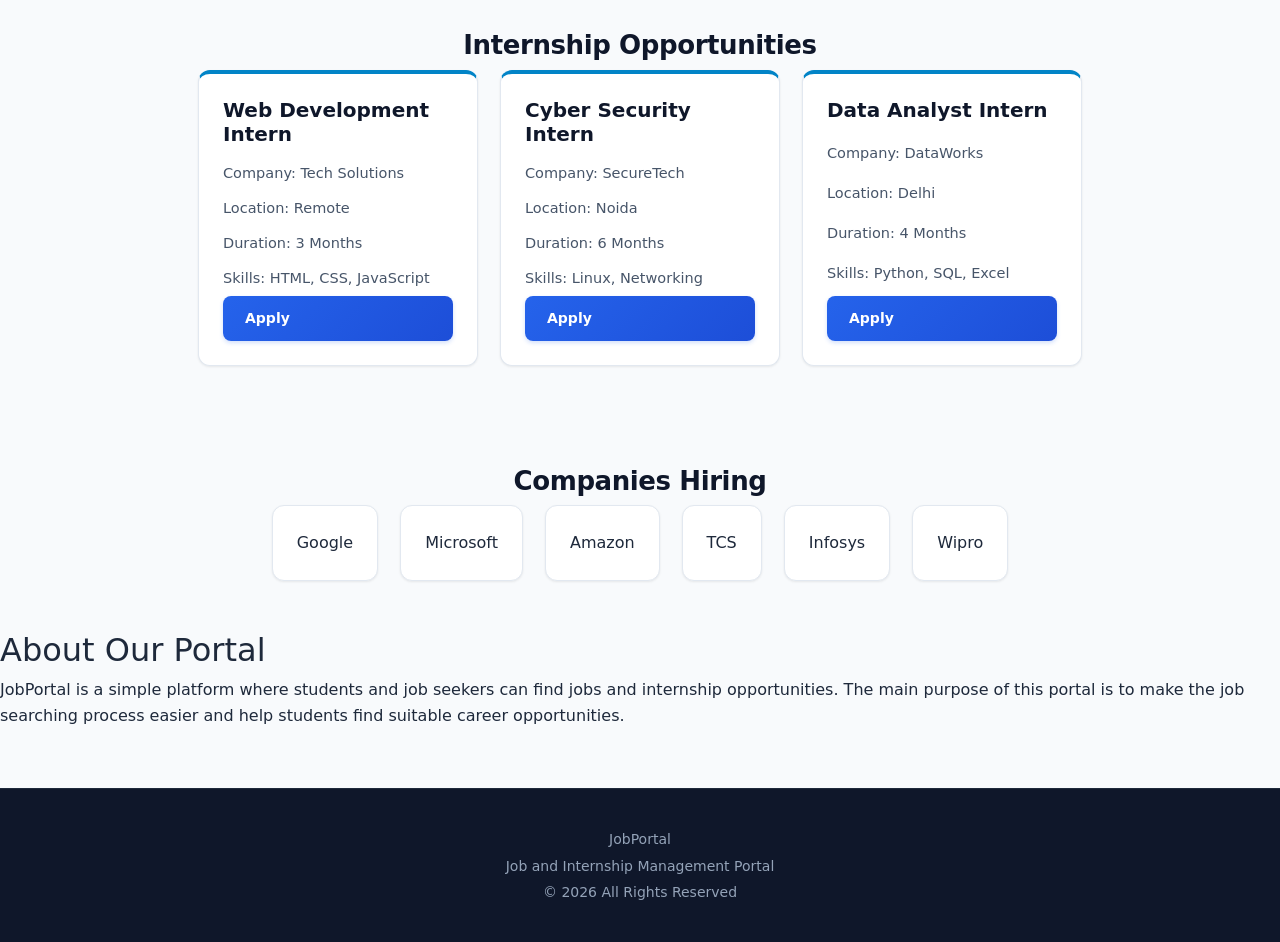
==== commit 729c0a45: "Add multi-page portal structure and modern minimal styling ~Lucky Sinha" ====
--- a/management.html
+++ b/management.html
@@ -21,15 +21,15 @@
         <div class="header">
 
             <div class="logo">
-                JobPortal
+                <a href="index.html" style="color: #fff; text-decoration: none;">Job<span>Portal</span></a>
             </div>
 
             <div class="nav">
-                <a href="#home">Home</a>
-                <a href="#jobs">Jobs</a>
-                <a href="#internships">Internships</a>
-                <a href="#companies">Companies</a>
-                <a href="#about">About</a>
+                <a href="index.html">Home</a>
+                <a href="jobs.html">Jobs</a>
+                <a href="internships.html">Internships</a>
+                <a href="companies.html">Companies</a>
+                <a href="about.html">About</a>
             </div>
 
         </div>
--- a/style.css
+++ b/style.css
@@ -1,43 +1,555 @@
-* { box-sizing: border-box; margin: 0; }
-html { scroll-behavior: smooth; }
-body { font-family: Arial, sans-serif; background: #f2f5f9; color: #333; }
-header, footer { background: #1e3a8a; color: #fff; }
-header { padding: 15px 50px; }
-.header { display: flex; justify-content: space-between; align-items: center; width: 100%; }
-.logo { font-size: 24px; font-weight: bold; }
-.nav a { color: #fff; text-decoration: none; margin-left: 25px; font-weight: 500; }
-.nav a:hover { color: #dbeafe; }
-.home, .about { background: #dbeafe; text-align: center; }
-.home { padding: 70px 20px; }
-.home h1 { font-size: 40px; color: #1e3a8a; }
-.about { padding: 50px; }
-.about p { width: 70%; margin: auto; line-height: 1.6; }
-.search { margin-top: 30px; }
-.search input { width: 250px; padding: 12px; margin: 5px; border: 1px solid #aaa; border-radius: 4px; font-size: 14px; }
-button, .submit-btn, .apply-btn { background: #1e3a8a; color: #fff; border: none; border-radius: 4px; cursor: pointer; font-size: 14px; }
-button:hover, .submit-btn:hover, .apply-btn:hover { background: #162d6b; }
-.search button { padding: 12px 25px; }
-.reset-btn { background: #64748b; margin-left: 5px; }
-.reset-btn:hover { background: #475569; }
-.section { padding: 50px; }
-.section h2 { text-align: center; color: #1e3a8a; margin-bottom: 30px; }
-.categories, .internship-list, .companies { display: flex; justify-content: center; gap: 20px; flex-wrap: wrap; }
-.category, .job, .internship, .company { background: #fff; border: 1px solid #ddd; border-radius: 5px; padding: 20px; transition: transform 0.2s ease, box-shadow 0.2s ease; }
-.category:hover, .job:hover, .internship:hover, .company:hover { transform: translateY(-3px); box-shadow: 0 4px 12px rgba(0,0,0,0.08); }
-.category, .internship { width: 220px; text-align: center; }
-.jobs { background: #eef2f7; }
-.job-list { width: 90%; margin: auto; }
-.job { margin-bottom: 20px; }
-.job p, .internship p { margin: 6px 0; }
-.company { font-weight: bold; padding: 20px 40px; }
-footer { text-align: center; padding: 25px; }
-.apply-btn { display: inline-block; text-decoration: none; padding: 10px 18px; margin-top: 10px; }
-.modal { display: none; position: fixed; inset: 0; z-index: 1000; }
-.modal:target { display: block; }
-.modal-bg { position: fixed; inset: 0; background: rgba(0,0,0,.5); }
-.modal-box { position: absolute; top: 50%; left: 50%; transform: translate(-50%,-50%); background: #fff; padding: 35px; border-radius: 6px; width: 380px; box-shadow: 0 10px 25px rgba(0,0,0,0.2); }
-.modal-box form { display: flex; flex-direction: column; gap: 12px; }
-.modal-box input, .modal-box select { padding: 10px; border: 1px solid #ccc; border-radius: 4px; width: 100%; font-size: 14px; }
-.modal-box .submit-btn { padding: 12px; }
-.modal-close { display: block; text-align: right; color: #888; text-decoration: none; font-size: 13px; margin-top: 12px; }
-.modal-close:hover { color: #333; }+/* ====================================================
+   Job and Internship Management Portal - Modern Minimal Stylesheet
+   ==================================================== */
+
+/* --- Reset & Global Variables --- */
+* {
+    box-sizing: border-box;
+    margin: 0;
+    padding: 0;
+}
+
+html {
+    scroll-behavior: smooth;
+}
+
+body {
+    font-family: 'Segoe UI', system-ui, -apple-system, BlinkMacSystemFont, Roboto, sans-serif;
+    background: #f8fafc;
+    color: #1e293b;
+    line-height: 1.6;
+    -webkit-font-smoothing: antialiased;
+}
+
+/* --- Header & Navigation Bar --- */
+header {
+    background: linear-gradient(135deg, #0f172a 0%, #1e3a8a 100%);
+    color: #fff;
+    padding: 14px 45px;
+    position: sticky;
+    top: 0;
+    z-index: 999;
+    box-shadow: 0 4px 20px -2px rgba(15, 23, 42, 0.18);
+}
+
+.header {
+    display: flex;
+    justify-content: space-between;
+    align-items: center;
+    max-width: 1200px;
+    margin: 0 auto;
+    width: 100%;
+    flex-wrap: wrap;
+    gap: 15px;
+}
+
+.logo {
+    font-size: 23px;
+    font-weight: 700;
+    color: #fff;
+    text-decoration: none;
+    letter-spacing: -0.5px;
+    display: flex;
+    align-items: center;
+    gap: 2px;
+}
+
+.logo span {
+    color: #60a5fa;
+}
+
+.nav {
+    display: flex;
+    gap: 8px;
+    align-items: center;
+    flex-wrap: wrap;
+}
+
+.nav a {
+    color: #cbd5e1;
+    text-decoration: none;
+    font-size: 14.5px;
+    font-weight: 500;
+    padding: 7px 14px;
+    border-radius: 8px;
+    transition: all 0.2s ease;
+}
+
+.nav a:hover {
+    color: #ffffff;
+    background: rgba(255, 255, 255, 0.12);
+}
+
+.nav a.active {
+    color: #ffffff;
+    background: rgba(255, 255, 255, 0.22);
+    font-weight: 600;
+}
+
+/* --- Hero & Page Header Banners --- */
+.home, .page-header {
+    background: linear-gradient(180deg, #eff6ff 0%, #f8fafc 100%);
+    text-align: center;
+    padding: 60px 20px 45px;
+    border-bottom: 1px solid #e2e8f0;
+}
+
+.home h1, .page-header h1 {
+    font-size: 34px;
+    font-weight: 800;
+    color: #0f172a;
+    letter-spacing: -0.6px;
+    margin-bottom: 10px;
+}
+
+.home p, .page-header p {
+    font-size: 16px;
+    color: #64748b;
+    max-width: 650px;
+    margin: 0 auto;
+}
+
+/* --- Modern Floating Search Bar --- */
+.search {
+    margin-top: 30px;
+    display: inline-flex;
+    justify-content: center;
+    align-items: center;
+    gap: 10px;
+    flex-wrap: wrap;
+    background: #ffffff;
+    padding: 10px 14px;
+    border-radius: 12px;
+    box-shadow: 0 10px 25px -5px rgba(30, 58, 138, 0.12), 0 4px 6px -2px rgba(0, 0, 0, 0.04);
+    border: 1px solid #e2e8f0;
+}
+
+.search input {
+    width: 250px;
+    padding: 11px 16px;
+    border: 1px solid #cbd5e1;
+    border-radius: 8px;
+    font-size: 14px;
+    outline: none;
+    background: #f8fafc;
+    color: #1e293b;
+    transition: all 0.2s ease;
+}
+
+.search input:focus {
+    background: #ffffff;
+    border-color: #2563eb;
+    box-shadow: 0 0 0 3px rgba(37, 99, 235, 0.15);
+}
+
+/* --- Buttons --- */
+button, .submit-btn, .apply-btn, .view-all-btn {
+    background: linear-gradient(135deg, #2563eb 0%, #1d4ed8 100%);
+    color: #ffffff;
+    border: none;
+    border-radius: 8px;
+    cursor: pointer;
+    font-size: 14px;
+    font-weight: 600;
+    padding: 11px 22px;
+    text-decoration: none;
+    display: inline-block;
+    box-shadow: 0 2px 4px rgba(37, 99, 235, 0.2);
+    transition: all 0.2s cubic-bezier(0.4, 0, 0.2, 1);
+}
+
+button:hover, .submit-btn:hover, .apply-btn:hover, .view-all-btn:hover {
+    background: linear-gradient(135deg, #1d4ed8 0%, #1e40af 100%);
+    box-shadow: 0 6px 16px rgba(37, 99, 235, 0.3);
+    transform: translateY(-1.5px);
+    color: #fff;
+}
+
+.reset-btn {
+    background: #f1f5f9;
+    color: #475569;
+    box-shadow: none;
+    border: 1px solid #cbd5e1;
+}
+
+.reset-btn:hover {
+    background: #e2e8f0;
+    color: #0f172a;
+    box-shadow: 0 2px 6px rgba(0, 0, 0, 0.08);
+}
+
+.view-all-btn {
+    margin-top: 25px;
+    background: linear-gradient(135deg, #0284c7 0%, #0369a1 100%);
+}
+
+.view-all-btn:hover {
+    background: linear-gradient(135deg, #0369a1 0%, #075985 100%);
+}
+
+/* --- Sections --- */
+.section {
+    padding: 50px 25px;
+    max-width: 1200px;
+    margin: 0 auto;
+}
+
+.section h2 {
+    text-align: center;
+    color: #0f172a;
+    margin-bottom: 8px;
+    font-size: 26px;
+    font-weight: 700;
+    letter-spacing: -0.4px;
+}
+
+.section-desc {
+    text-align: center;
+    color: #64748b;
+    margin-bottom: 35px;
+    font-size: 15px;
+}
+
+/* --- Card Grids & Layouts --- */
+.categories, .internship-list, .companies, .team-grid {
+    display: flex;
+    justify-content: center;
+    gap: 22px;
+    flex-wrap: wrap;
+}
+
+.category, .job, .internship, .company, .team-card, .company-card {
+    background: #ffffff;
+    border: 1px solid #e2e8f0;
+    border-radius: 12px;
+    padding: 24px;
+    box-shadow: 0 1px 3px rgba(0, 0, 0, 0.05), 0 1px 2px rgba(0, 0, 0, 0.03);
+    transition: all 0.25s cubic-bezier(0.4, 0, 0.2, 1);
+}
+
+.category:hover, .job:hover, .internship:hover, .company:hover, .team-card:hover, .company-card:hover {
+    transform: translateY(-4px);
+    box-shadow: 0 12px 24px -4px rgba(15, 23, 42, 0.08), 0 4px 6px -2px rgba(15, 23, 42, 0.04);
+    border-color: #cbd5e1;
+}
+
+/* Category Card */
+.category {
+    width: 250px;
+    text-align: center;
+    border-top: 4px solid #2563eb;
+}
+
+.category h3 {
+    color: #0f172a;
+    margin-bottom: 8px;
+    font-size: 18px;
+    font-weight: 600;
+}
+
+.category p {
+    font-size: 13.5px;
+    color: #64748b;
+    line-height: 1.5;
+}
+
+/* Jobs Section & Card */
+.jobs-bg {
+    background: #f1f5f9;
+    border-radius: 16px;
+    margin-top: 20px;
+    margin-bottom: 20px;
+}
+
+.job-list {
+    width: 100%;
+    max-width: 900px;
+    margin: 0 auto;
+}
+
+.job {
+    margin-bottom: 20px;
+    border-left: 4px solid #2563eb;
+    position: relative;
+}
+
+.job h3, .internship h3 {
+    color: #0f172a;
+    font-size: 20px;
+    font-weight: 700;
+    margin-bottom: 10px;
+}
+
+.job p, .internship p {
+    margin: 6px 0;
+    color: #475569;
+    font-size: 14.5px;
+}
+
+.job strong, .internship strong {
+    color: #0f172a;
+}
+
+/* Internship Card */
+.internship {
+    width: 280px;
+    display: flex;
+    flex-direction: column;
+    justify-content: space-between;
+    border-top: 4px solid #0284c7;
+}
+
+/* Company Card */
+.company-card {
+    background: #ffffff;
+    border: 1px solid #e2e8f0;
+    border-radius: 12px;
+    padding: 24px;
+    width: 270px;
+    text-align: center;
+}
+
+.company-card h3 {
+    color: #0f172a;
+    font-size: 22px;
+    font-weight: 700;
+    margin-bottom: 8px;
+}
+
+.company-card .tag {
+    display: inline-block;
+    background: #eff6ff;
+    color: #1d4ed8;
+    font-size: 12px;
+    font-weight: 600;
+    padding: 4px 12px;
+    border-radius: 20px;
+    margin-bottom: 12px;
+    border: 1px solid #dbeafe;
+}
+
+.company-card p {
+    font-size: 13.5px;
+    color: #64748b;
+    margin: 4px 0;
+}
+
+/* About Page & Team Cards */
+.about-content {
+    max-width: 850px;
+    margin: 0 auto 40px;
+    background: #ffffff;
+    padding: 35px;
+    border-radius: 12px;
+    border: 1px solid #e2e8f0;
+    box-shadow: 0 1px 3px rgba(0, 0, 0, 0.05);
+}
+
+.about-content h3 {
+    color: #0f172a;
+    margin-top: 15px;
+    margin-bottom: 8px;
+    font-size: 20px;
+    font-weight: 700;
+}
+
+.about-content p, .about-content ul {
+    color: #475569;
+    font-size: 15px;
+    line-height: 1.7;
+    margin-bottom: 15px;
+}
+
+.about-content ul {
+    margin-left: 20px;
+}
+
+.team-card {
+    width: 230px;
+    text-align: center;
+}
+
+.team-card .avatar {
+    width: 64px;
+    height: 64px;
+    border-radius: 50%;
+    background: linear-gradient(135deg, #dbeafe 0%, #bfdbfe 100%);
+    color: #1d4ed8;
+    font-size: 22px;
+    font-weight: 700;
+    display: flex;
+    align-items: center;
+    justify-content: center;
+    margin: 0 auto 12px;
+    border: 2px solid #ffffff;
+    box-shadow: 0 4px 10px rgba(37, 99, 235, 0.15);
+}
+
+.team-card h4 {
+    color: #0f172a;
+    font-size: 17px;
+    font-weight: 700;
+    margin-bottom: 4px;
+}
+
+.team-card p {
+    font-size: 13px;
+    color: #64748b;
+}
+
+/* --- Footer --- */
+footer {
+    background: #0f172a;
+    color: #94a3b8;
+    text-align: center;
+    padding: 35px 20px;
+    margin-top: 60px;
+    border-top: 1px solid #1e293b;
+}
+
+footer p {
+    margin: 4px 0;
+    font-size: 14px;
+}
+
+footer strong {
+    color: #ffffff;
+}
+
+footer p.copyright {
+    color: #64748b;
+    font-size: 13px;
+    margin-top: 12px;
+}
+
+/* --- Modals (Pure CSS :target + JavaScript Handling) --- */
+.modal {
+    display: none;
+    position: fixed;
+    inset: 0;
+    z-index: 1000;
+}
+
+.modal:target {
+    display: block;
+}
+
+.modal-bg {
+    position: fixed;
+    inset: 0;
+    background: rgba(15, 23, 42, 0.65);
+    backdrop-filter: blur(4px);
+}
+
+.modal-box {
+    position: absolute;
+    top: 50%;
+    left: 50%;
+    transform: translate(-50%, -50%);
+    background: #ffffff;
+    padding: 34px;
+    border-radius: 14px;
+    width: 90%;
+    max-width: 440px;
+    box-shadow: 0 20px 40px -8px rgba(0, 0, 0, 0.3);
+    z-index: 1001;
+    border: 1px solid #e2e8f0;
+}
+
+.modal-box h3 {
+    color: #0f172a;
+    margin-bottom: 6px;
+    font-size: 21px;
+    font-weight: 700;
+}
+
+.modal-company {
+    font-size: 13.5px;
+    color: #64748b;
+    margin-bottom: 20px;
+}
+
+.modal-box form {
+    display: flex;
+    flex-direction: column;
+    gap: 14px;
+}
+
+.modal-box input, .modal-box select, .modal-box textarea {
+    padding: 11px 14px;
+    border: 1px solid #cbd5e1;
+    border-radius: 8px;
+    width: 100%;
+    font-size: 14px;
+    outline: none;
+    background: #f8fafc;
+    color: #0f172a;
+    transition: all 0.2s ease;
+}
+
+.modal-box input:focus, .modal-box select:focus, .modal-box textarea:focus {
+    background: #ffffff;
+    border-color: #2563eb;
+    box-shadow: 0 0 0 3px rgba(37, 99, 235, 0.15);
+}
+
+.modal-box .submit-btn {
+    padding: 12px;
+    font-size: 15px;
+    margin-top: 6px;
+}
+
+.modal-close {
+    display: block;
+    text-align: right;
+    color: #ef4444;
+    text-decoration: none;
+    font-size: 13.5px;
+    margin-top: 14px;
+    font-weight: 600;
+}
+
+.modal-close:hover {
+    text-decoration: underline;
+}
+
+/* --- Responsive Media Queries --- */
+@media (max-width: 768px) {
+    header {
+        padding: 14px 20px;
+    }
+
+    .header {
+        flex-direction: column;
+        align-items: flex-start;
+    }
+
+    .nav {
+        width: 100%;
+        gap: 6px;
+    }
+
+    .nav a {
+        font-size: 13.5px;
+        padding: 6px 10px;
+    }
+
+    .home h1, .page-header h1 {
+        font-size: 26px;
+    }
+
+    .search {
+        width: 100%;
+        flex-direction: column;
+        border-radius: 12px;
+        padding: 16px;
+    }
+
+    .search input, .search button {
+        width: 100%;
+    }
+
+    .section {
+        padding: 35px 15px;
+    }
+}
